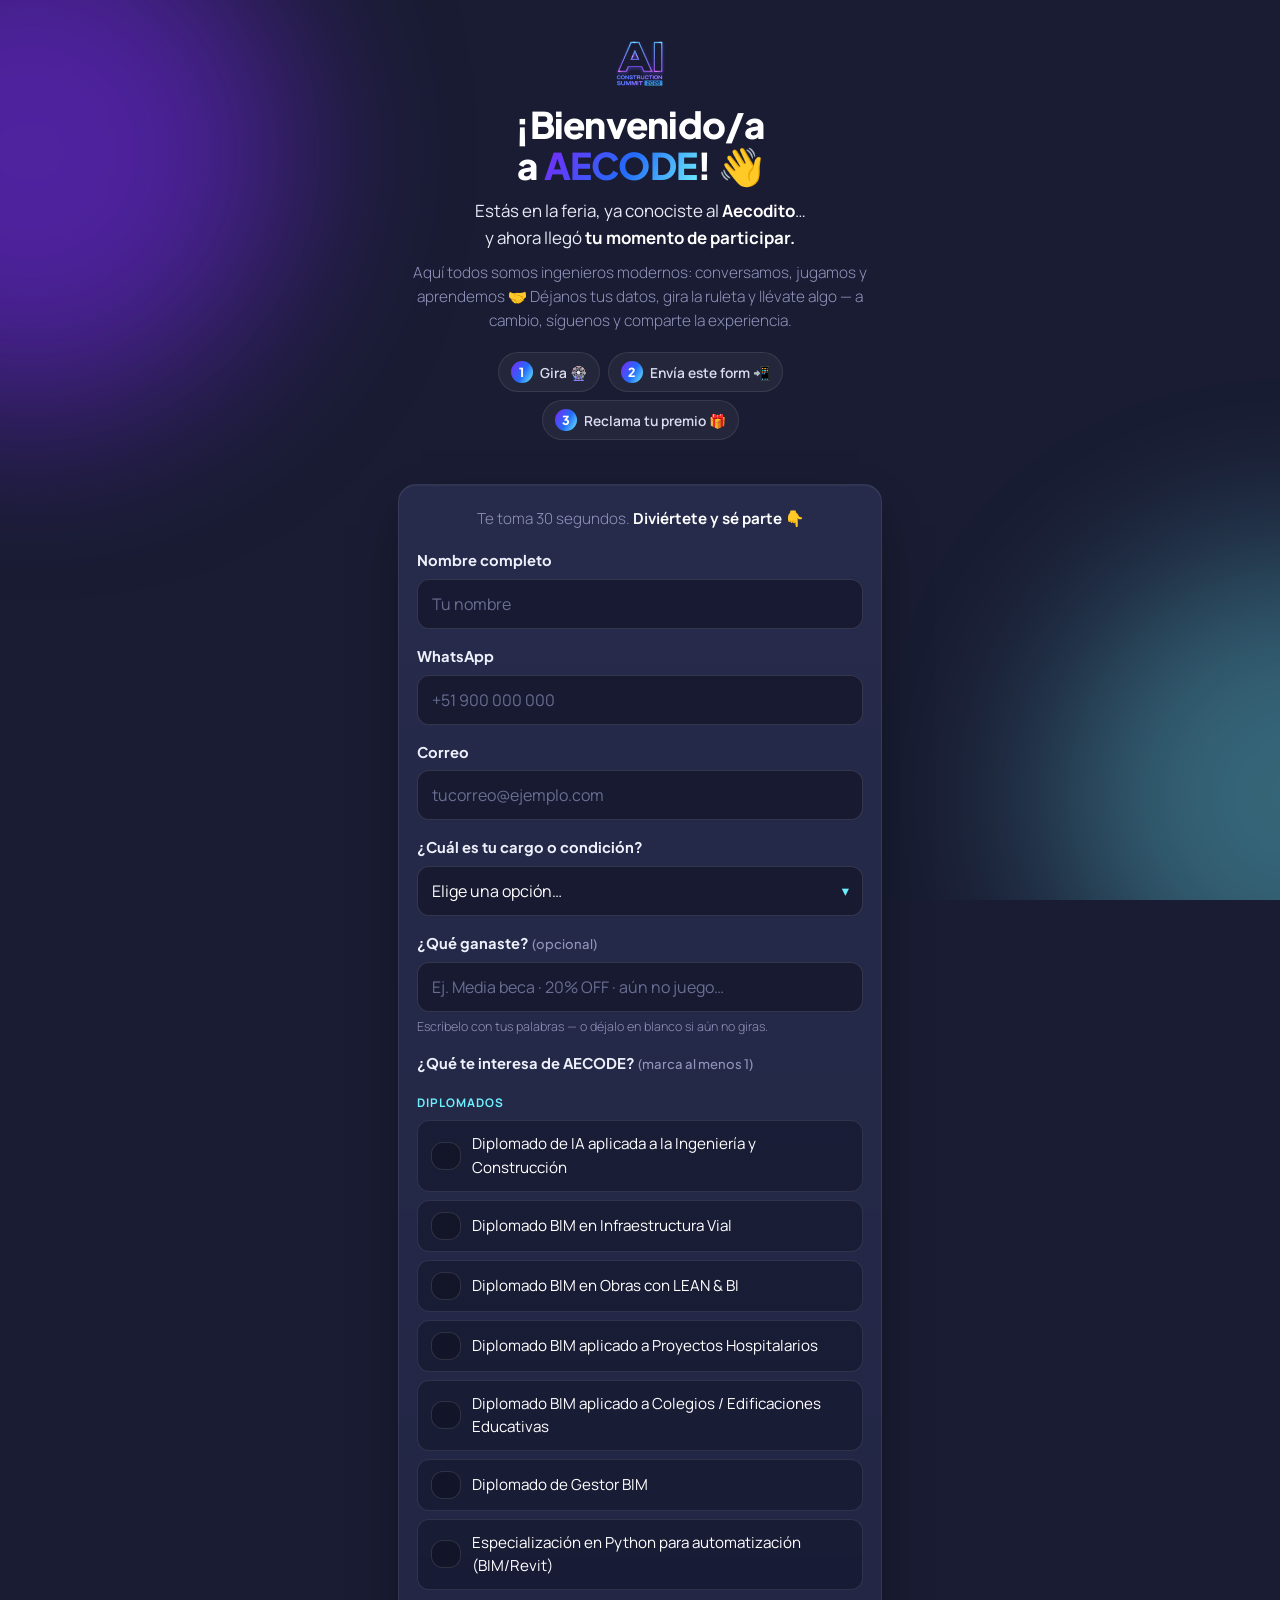
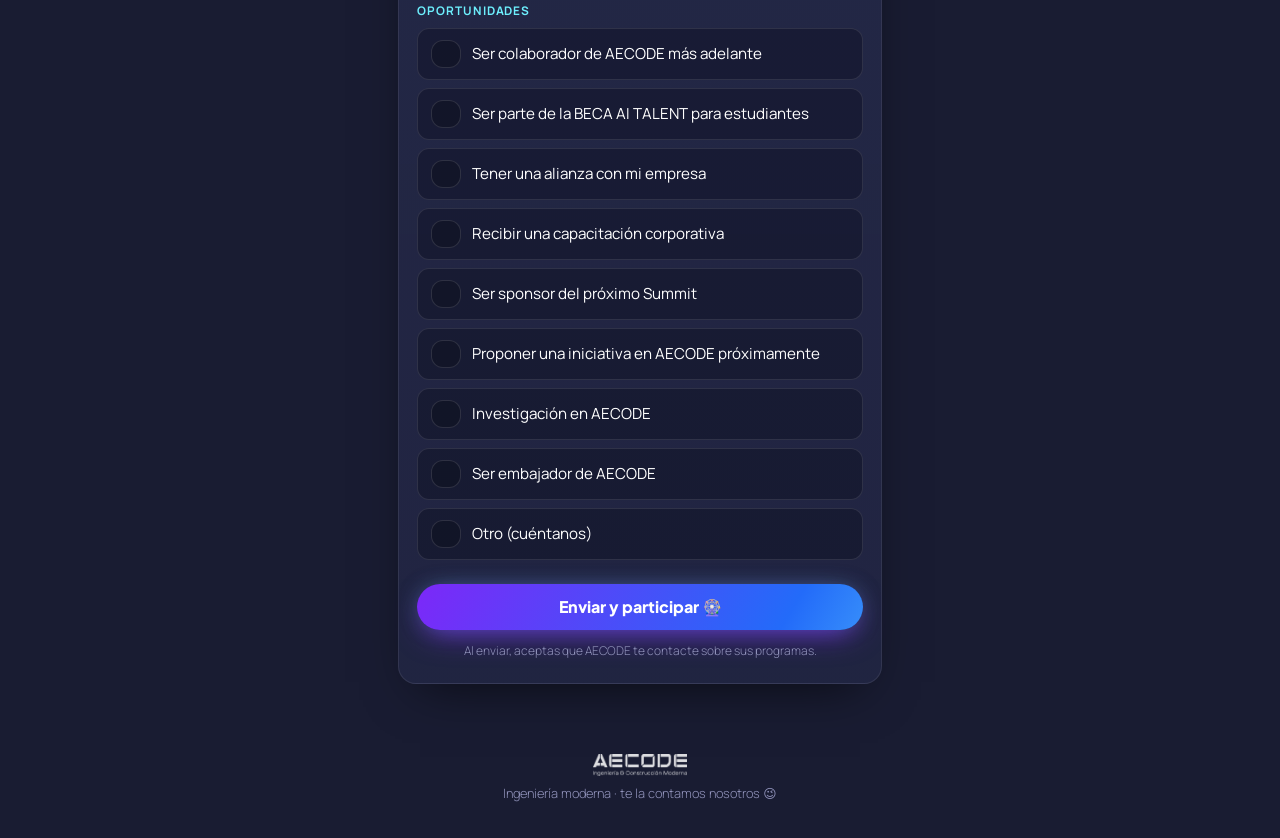
==== index.html @ a852ed9d "Stand AECODE — landing + form + correo + apps script (v1) Experiencia del stand para AI Construction" ====
<!doctype html>
<html lang="es">
<head>
  <meta charset="utf-8" />
  <meta name="viewport" content="width=device-width, initial-scale=1, viewport-fit=cover" />
  <title>AECODE · AI Construction Summit 2026</title>
  <meta name="description" content="Participa en el stand de AECODE — gira la ruleta, gana premios y sé parte de la ingeniería moderna." />
  <meta name="theme-color" content="#191C32" />
  <link rel="icon" href="data:image/svg+xml,%3Csvg xmlns='http://www.w3.org/2000/svg' viewBox='0 0 32 32'%3E%3Cdefs%3E%3ClinearGradient id='g' x1='0' y1='0' x2='1' y2='1'%3E%3Cstop offset='0' stop-color='%237C28F8'/%3E%3Cstop offset='0.55' stop-color='%23236BF9'/%3E%3Cstop offset='1' stop-color='%236DEFFD'/%3E%3C/linearGradient%3E%3C/defs%3E%3Crect width='32' height='32' rx='8' fill='%23191C32'/%3E%3Ccircle cx='16' cy='16' r='8' fill='url(%23g)'/%3E%3C/svg%3E" />

  <!-- Tipografía real de la marca: Manrope + Plus Jakarta Sans -->
  <link rel="preconnect" href="https://fonts.googleapis.com" />
  <link rel="preconnect" href="https://fonts.gstatic.com" crossorigin />
  <link href="https://fonts.googleapis.com/css2?family=Manrope:wght@200;300;400;500;600;700;800&family=Plus+Jakarta+Sans:wght@400;600;700;800&display=swap" rel="stylesheet" />

  <link rel="stylesheet" href="styles.css" />
</head>
<body>
  <!-- Luces de fondo (glow morado-cyan) -->
  <div class="bg-glow" aria-hidden="true">
    <span class="glow glow--purple"></span>
    <span class="glow glow--cyan"></span>
  </div>

  <main class="wrap">

    <!-- ================= VISTA 1 · REGISTRO ================= -->
    <section id="view-form" class="view">

      <header class="hero">
        <div class="hero__logos">
          <img class="logo-summit" src="assets/logo-summit.avif" alt="AI Construction Summit 2026" />
        </div>

        <div class="hero__aecodito">
          <img src="assets/aecodito.png" alt="Aecodito, la mascota de AECODE"
               onerror="this.style.display='none'" />
        </div>

        <h1 class="hero__title">¡Bienvenido/a a <span class="grad">AECODE</span>! 👋</h1>
        <p class="hero__lead">
          Estás en la feria, ya conociste al <b>Aecodito</b>… y ahora llegó
          <b>tu momento de participar.</b>
        </p>
        <p class="hero__sub">
          Aquí todos somos ingenieros modernos: conversamos, jugamos y aprendemos 🤝
          Déjanos tus datos, gira la ruleta y llévate algo — a cambio, síguenos y comparte la experiencia.
        </p>

        <!-- Los 3 pasos de la ruleta -->
        <ol class="steps" aria-label="Cómo participar en la ruleta">
          <li><span class="steps__n">1</span> Gira 🎡</li>
          <li><span class="steps__n">2</span> Envía este form 📲</li>
          <li><span class="steps__n">3</span> Reclama tu premio 🎁</li>
        </ol>
      </header>

      <form id="lead-form" class="card form" novalidate>
        <p class="form__hint">Te toma 30 segundos. <b>Diviértete y sé parte 👇</b></p>

        <label class="field">
          <span class="field__label">Nombre completo</span>
          <input type="text" name="nombre" autocomplete="name" required placeholder="Tu nombre" />
        </label>

        <label class="field">
          <span class="field__label">WhatsApp</span>
          <input type="tel" name="whatsapp" inputmode="tel" autocomplete="tel"
                 required placeholder="+51 900 000 000" />
        </label>

        <label class="field">
          <span class="field__label">Correo</span>
          <input type="email" name="correo" inputmode="email" autocomplete="email"
                 required placeholder="tucorreo@ejemplo.com" />
        </label>

        <label class="field">
          <span class="field__label">¿Cuál es tu cargo o condición?</span>
          <div class="select-wrap">
            <select name="cargo" required id="sel-cargo">
              <option value="" disabled selected>Elige una opción…</option>
            </select>
          </div>
        </label>

        <label class="field">
          <span class="field__label">¿Qué ganaste? <em class="opt">(opcional)</em></span>
          <input type="text" name="premio" placeholder="Ej. Media beca · 20% OFF · aún no juego…" />
          <span class="field__help">Escríbelo con tus palabras — o déjalo en blanco si aún no giras.</span>
        </label>

        <fieldset class="field field--group">
          <legend class="field__label">¿Qué te interesa de AECODE? <em class="opt">(marca al menos 1)</em></legend>
          <div id="intereses"></div>
        </fieldset>

        <p id="form-error" class="form__error" role="alert" hidden></p>

        <button type="submit" class="btn btn--primary btn--block" id="btn-submit">
          <span class="btn__label">Enviar y participar 🎡</span>
        </button>

        <p class="form__legal">Al enviar, aceptas que AECODE te contacte sobre sus programas.</p>
      </form>
    </section>

    <!-- ================= VISTA 2 · ¡LISTO! ================= -->
    <section id="view-done" class="view" hidden>
      <div class="card done">
        <div class="done__check">✓</div>
        <h2 class="done__title">¡Listo, <span id="done-name">crack</span>! 🎉</h2>
        <p class="done__lead">Ya estás dentro. Ahora lo mejor:</p>

        <div class="claim" id="claim-box">
          <span class="claim__label">Tu código de premio</span>
          <span class="claim__code" id="claim-code">AEC-0000</span>
          <span class="claim__note">Enséñalo en el stand. Los premios digitales valen 24 h.</span>
        </div>

        <p class="done__cta-title">Para completar tu participación 👇</p>
        <div class="cta-stack">
          <a id="cta-ig" class="btn btn--ig btn--block" href="#" target="_blank" rel="noopener">
            📸 Síguenos en Instagram <em>(obligatorio)</em>
          </a>
          <a id="cta-wa" class="btn btn--wa btn--block" href="#" target="_blank" rel="noopener">
            💬 Únete a nuestro canal de WhatsApp
          </a>
          <a id="cta-beacons" class="btn btn--ghost btn--block" href="#" target="_blank" rel="noopener">
            🔗 Mira todo lo de AECODE
          </a>
        </div>

        <p class="done__redirect" id="redirect-note" hidden>
          Te llevamos a nuestro perfil en <b><span id="redirect-count">6</span></b>…
        </p>
      </div>
    </section>

  </main>

  <footer class="foot">
    <img class="foot__logo" src="assets/aecode-logo-blanco.png" alt="AECODE" />
    <span>Ingeniería moderna · te la contamos nosotros 😉</span>
  </footer>

  <script src="config.js"></script>
  <script src="app.js"></script>
</body>
</html>
---- styles.css ----
/* =========================================================================
   AECODE Stand · AI Construction Summit 2026
   Paleta real: morado #7C28F8 · azul #236BF9 · cyan #6DEFFD
   navy #191C32 / #222644 · verde WA #25D366
   ========================================================================= */

:root{
  --purple:#7C28F8;
  --blue:#236BF9;
  --cyan:#6DEFFD;
  --navy:#191C32;
  --navy-2:#222644;
  --navy-3:#2b3054;
  --white:#ffffff;
  --muted:#9193BB;
  --wa:#25D366;

  --grad: linear-gradient(120deg, var(--purple), var(--blue) 55%, var(--cyan));
  --radius:18px;
  --radius-sm:12px;
  --maxw:520px;

  --font: "Manrope", system-ui, sans-serif;
  --font-alt: "Plus Jakarta Sans", var(--font);
}

*{box-sizing:border-box;margin:0;padding:0}
html{-webkit-text-size-adjust:100%}
body{
  font-family:var(--font);
  font-weight:300;
  color:var(--white);
  background:var(--navy);
  line-height:1.55;
  min-height:100dvh;
  overflow-x:hidden;
  -webkit-font-smoothing:antialiased;
  padding-bottom:env(safe-area-inset-bottom);
}
img{max-width:100%;display:block}
a{color:inherit;text-decoration:none}

/* ---------- Fondo con luces ---------- */
.bg-glow{position:fixed;inset:0;z-index:-1;overflow:hidden}
.glow{position:absolute;border-radius:50%;filter:blur(90px);opacity:.55}
.glow--purple{width:60vw;height:60vw;max-width:520px;max-height:520px;
  background:var(--purple);top:-12%;left:-18%}
.glow--cyan{width:55vw;height:55vw;max-width:480px;max-height:480px;
  background:var(--cyan);bottom:-15%;right:-20%;opacity:.35}

/* ---------- Layout ---------- */
.wrap{max-width:var(--maxw);margin:0 auto;padding:22px 18px 40px}
.view{animation:fade .4s ease both}
@keyframes fade{from{opacity:0;transform:translateY(8px)}to{opacity:1;transform:none}}

/* ---------- Hero ---------- */
.hero{text-align:center;padding:6px 4px 22px}
.hero__logos .logo-summit{height:46px;width:auto;margin:0 auto 18px;object-fit:contain}
.hero__aecodito img{
  width:132px;height:132px;margin:0 auto 14px;border-radius:26px;
  object-fit:cover;
  box-shadow:0 0 0 1px rgba(124,40,248,.5), 0 12px 40px -8px rgba(124,40,248,.7),
             0 0 60px -10px rgba(109,239,253,.5);
}
.hero__title{
  font-family:var(--font-alt);font-weight:800;font-size:clamp(1.7rem,7vw,2.3rem);
  line-height:1.12;text-wrap:balance;letter-spacing:-.02em
}
.grad{background:var(--grad);-webkit-background-clip:text;background-clip:text;color:transparent}
.hero__lead{margin-top:12px;font-size:1.06rem;font-weight:400;color:#e9eaf6;text-wrap:balance}
.hero__lead b{font-weight:700;color:var(--white)}
.hero__sub{margin-top:10px;font-size:.96rem;color:var(--muted);text-wrap:pretty}

/* ---------- Pasos ---------- */
.steps{
  list-style:none;display:flex;gap:8px;justify-content:center;flex-wrap:wrap;
  margin-top:20px;font-size:.86rem;font-weight:600
}
.steps li{
  display:flex;align-items:center;gap:7px;
  background:rgba(255,255,255,.05);border:1px solid rgba(255,255,255,.09);
  padding:8px 12px;border-radius:100px;color:#dcdcf0
}
.steps__n{
  display:grid;place-items:center;width:22px;height:22px;border-radius:50%;
  background:var(--grad);color:#fff;font-weight:800;font-size:.78rem;font-family:var(--font-alt)
}

/* ---------- Card ---------- */
.card{
  background:linear-gradient(180deg,rgba(43,48,84,.75),rgba(34,38,68,.85));
  border:1px solid rgba(255,255,255,.08);
  border-radius:var(--radius);
  padding:22px 18px;
  margin-top:22px;
  backdrop-filter:blur(10px);
  box-shadow:0 20px 50px -22px rgba(0,0,0,.7), inset 0 1px 0 rgba(255,255,255,.05);
}

/* ---------- Form ---------- */
.form__hint{text-align:center;color:var(--muted);font-size:.95rem;margin-bottom:18px}
.form__hint b{color:var(--white);font-weight:700}
.field{display:block;margin-bottom:16px}
.field--group{border:0}
.field__label{
  display:block;font-family:var(--font-alt);font-weight:700;font-size:.92rem;
  margin-bottom:7px;color:#eef0fb
}
.field__label .opt{font-style:normal;font-weight:500;color:var(--muted);font-size:.82rem}
.field__help{display:block;margin-top:5px;font-size:.78rem;color:var(--muted)}

input,select{
  width:100%;font-family:var(--font);font-size:1rem;font-weight:400;color:var(--white);
  background:rgba(15,17,34,.6);border:1.5px solid rgba(255,255,255,.12);
  border-radius:var(--radius-sm);padding:13px 14px;transition:border-color .15s, box-shadow .15s;
  -webkit-appearance:none;appearance:none
}
input::placeholder{color:#6b6e93}
input:focus,select:focus{
  outline:none;border-color:var(--cyan);
  box-shadow:0 0 0 3px rgba(109,239,253,.18)
}
.select-wrap{position:relative}
.select-wrap::after{
  content:"▾";position:absolute;right:14px;top:50%;transform:translateY(-50%);
  color:var(--cyan);pointer-events:none;font-size:.9rem
}
select{color:var(--white)}
select option{color:#111;background:#fff}

/* ---------- Checkboxes de interés ---------- */
.int-group{margin-top:6px}
.int-group__title{
  font-size:.74rem;letter-spacing:.08em;text-transform:uppercase;color:var(--cyan);
  font-weight:700;margin:12px 0 8px
}
.check{
  display:flex;align-items:center;gap:11px;
  background:rgba(15,17,34,.45);border:1.5px solid rgba(255,255,255,.1);
  border-radius:var(--radius-sm);padding:11px 13px;margin-bottom:8px;
  cursor:pointer;transition:border-color .15s,background .15s;font-size:.95rem;font-weight:400
}
.check:hover{border-color:rgba(109,239,253,.4)}
.check input{width:auto;flex:0 0 auto;margin:0;
  width:20px;height:20px;accent-color:var(--purple);cursor:pointer}
.check:has(input:checked){
  border-color:var(--purple);
  background:linear-gradient(90deg,rgba(124,40,248,.22),rgba(35,107,249,.12));
  box-shadow:0 0 18px -6px rgba(124,40,248,.6)
}
.check__otro{display:flex;flex-direction:column;align-items:stretch;gap:9px}
.check__otro input[type=text]{margin-left:31px;width:calc(100% - 31px)}

/* ---------- Botones ---------- */
.btn{
  display:inline-flex;align-items:center;justify-content:center;gap:8px;
  font-family:var(--font-alt);font-weight:800;font-size:1rem;line-height:1;
  padding:15px 20px;border:0;border-radius:100px;cursor:pointer;
  transition:transform .12s, box-shadow .2s, filter .2s;text-align:center
}
.btn em{font-style:normal;font-weight:600;opacity:.85;font-size:.85em}
.btn--block{display:flex;width:100%}
.btn--primary{
  color:#fff;background:var(--grad);background-size:150% 150%;
  box-shadow:0 10px 30px -8px rgba(124,40,248,.75), 0 0 24px -8px rgba(109,239,253,.5)
}
.btn--primary:hover{filter:brightness(1.06)}
.btn--primary:active{transform:scale(.98)}
.btn--ig{color:#fff;background:linear-gradient(120deg,#833AB4,#E1306C 55%,#F77737)}
.btn--wa{color:#053;background:var(--wa);color:#08351d}
.btn--ghost{background:rgba(255,255,255,.06);border:1.5px solid rgba(255,255,255,.16);color:#fff}
.btn:disabled{opacity:.6;cursor:not-allowed}
.btn--loading .btn__label{opacity:.5}

.form__error{
  color:#ffb4c4;background:rgba(225,48,108,.14);border:1px solid rgba(225,48,108,.4);
  border-radius:var(--radius-sm);padding:10px 13px;font-size:.9rem;margin-bottom:14px;font-weight:500
}
.form__legal{margin-top:12px;text-align:center;font-size:.75rem;color:var(--muted)}

/* ---------- Vista ¡Listo! ---------- */
.done{text-align:center}
.done__check{
  width:64px;height:64px;margin:2px auto 14px;border-radius:50%;
  display:grid;place-items:center;font-size:2rem;font-weight:800;color:#fff;
  background:var(--grad);
  box-shadow:0 0 0 6px rgba(124,40,248,.18),0 12px 34px -8px rgba(124,40,248,.7);
  animation:pop .45s cubic-bezier(.2,1.4,.4,1) both
}
@keyframes pop{from{transform:scale(0)}to{transform:scale(1)}}
.done__title{font-family:var(--font-alt);font-weight:800;font-size:1.6rem}
.done__lead{color:var(--muted);margin-top:6px}
.claim{
  margin:18px 0;padding:16px;border-radius:var(--radius-sm);
  background:rgba(15,17,34,.55);border:1px dashed rgba(109,239,253,.5);
  display:flex;flex-direction:column;gap:4px
}
.claim__label{font-size:.72rem;letter-spacing:.1em;text-transform:uppercase;color:var(--cyan);font-weight:700}
.claim__code{font-family:var(--font-alt);font-weight:800;font-size:1.9rem;letter-spacing:.05em;
  background:var(--grad);-webkit-background-clip:text;background-clip:text;color:transparent}
.claim__note{font-size:.78rem;color:var(--muted)}
.done__cta-title{font-weight:700;font-family:var(--font-alt);margin:6px 0 12px}
.cta-stack{display:flex;flex-direction:column;gap:10px}
.done__redirect{margin-top:16px;font-size:.85rem;color:var(--muted)}

/* ---------- Footer ---------- */
.foot{
  max-width:var(--maxw);margin:10px auto 0;padding:20px 18px 34px;
  display:flex;flex-direction:column;align-items:center;gap:8px;
  text-align:center;color:var(--muted);font-size:.8rem
}
.foot__logo{height:22px;width:auto;opacity:.85}

/* ---------- Responsive up ---------- */
@media (min-width:560px){
  .wrap{padding-top:34px}
  .hero__aecodito img{width:150px;height:150px}
}

@media (prefers-reduced-motion:reduce){
  *{animation:none !important;transition:none !important}
}
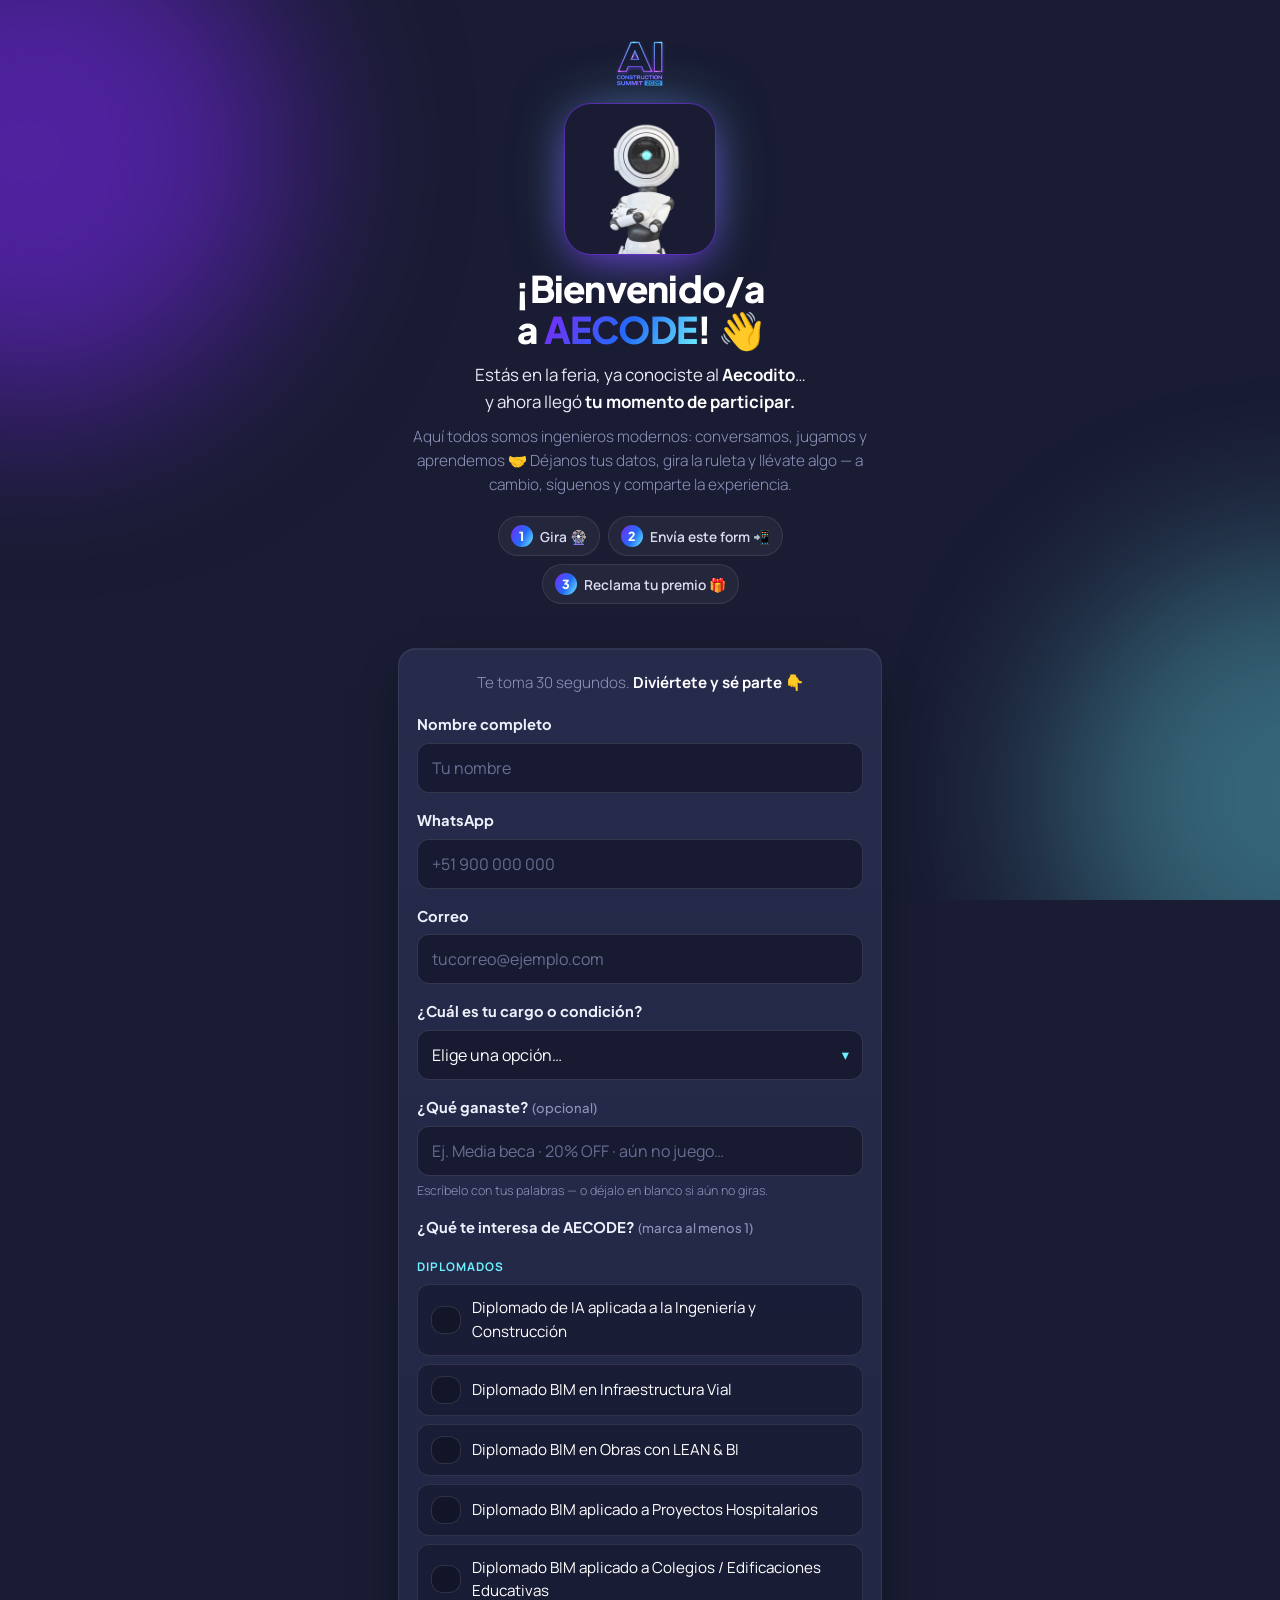
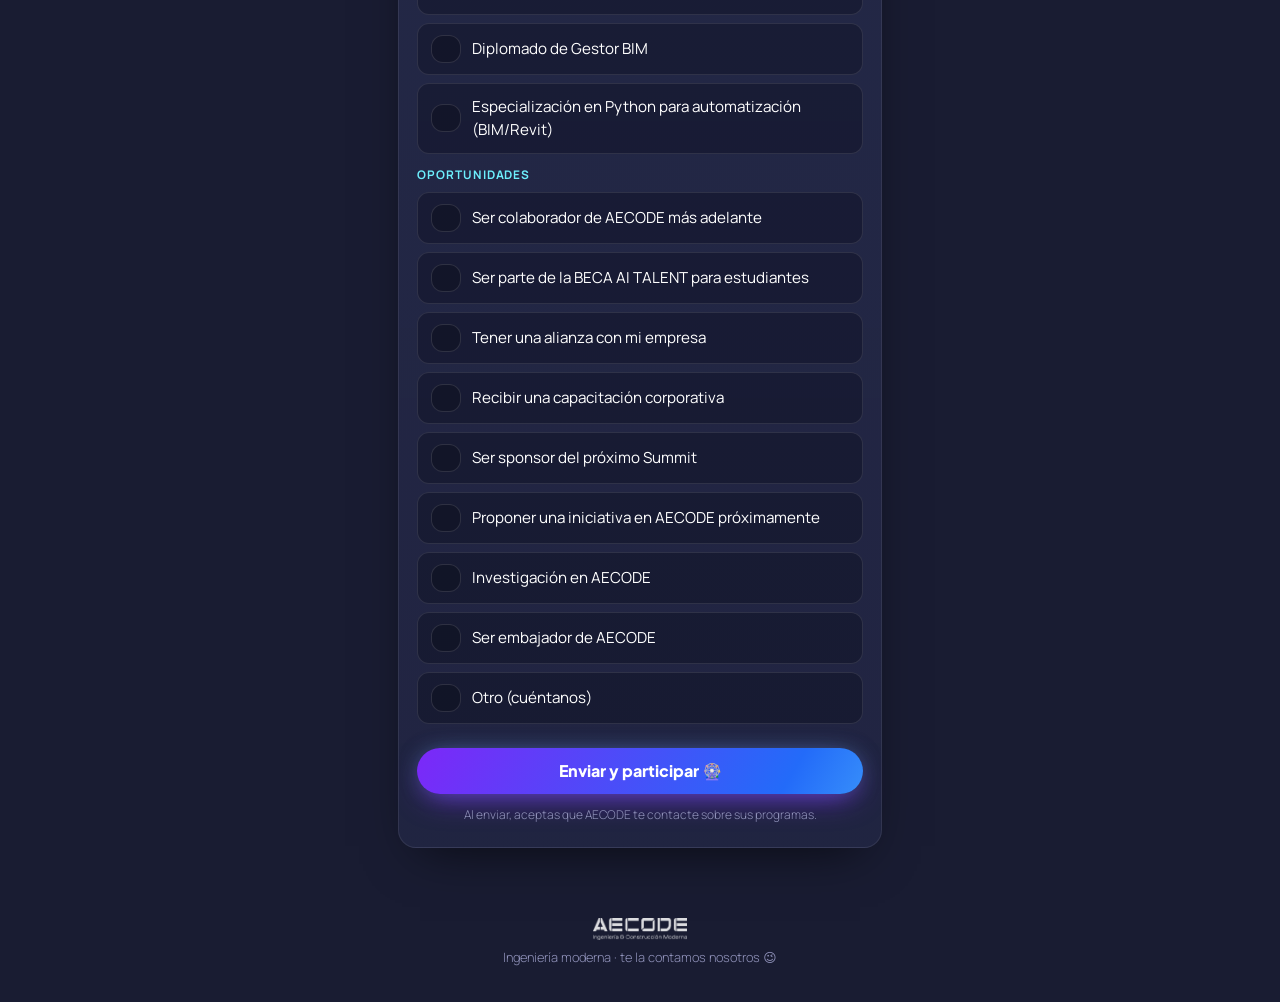
==== commit 79c0a538: "Conecta backend (Apps Script URL), aecodito y GHL v2 API Co-Authored-By: Claude Opus 4.8 (1M context" ====
--- a/index.html
+++ b/index.html
@@ -33,7 +33,7 @@
         </div>
 
         <div class="hero__aecodito">
-          <img src="assets/aecodito.png" alt="Aecodito, la mascota de AECODE"
+          <img src="assets/aecodito_home.png" alt="Aecodito, la mascota de AECODE"
                onerror="this.style.display='none'" />
         </div>
 
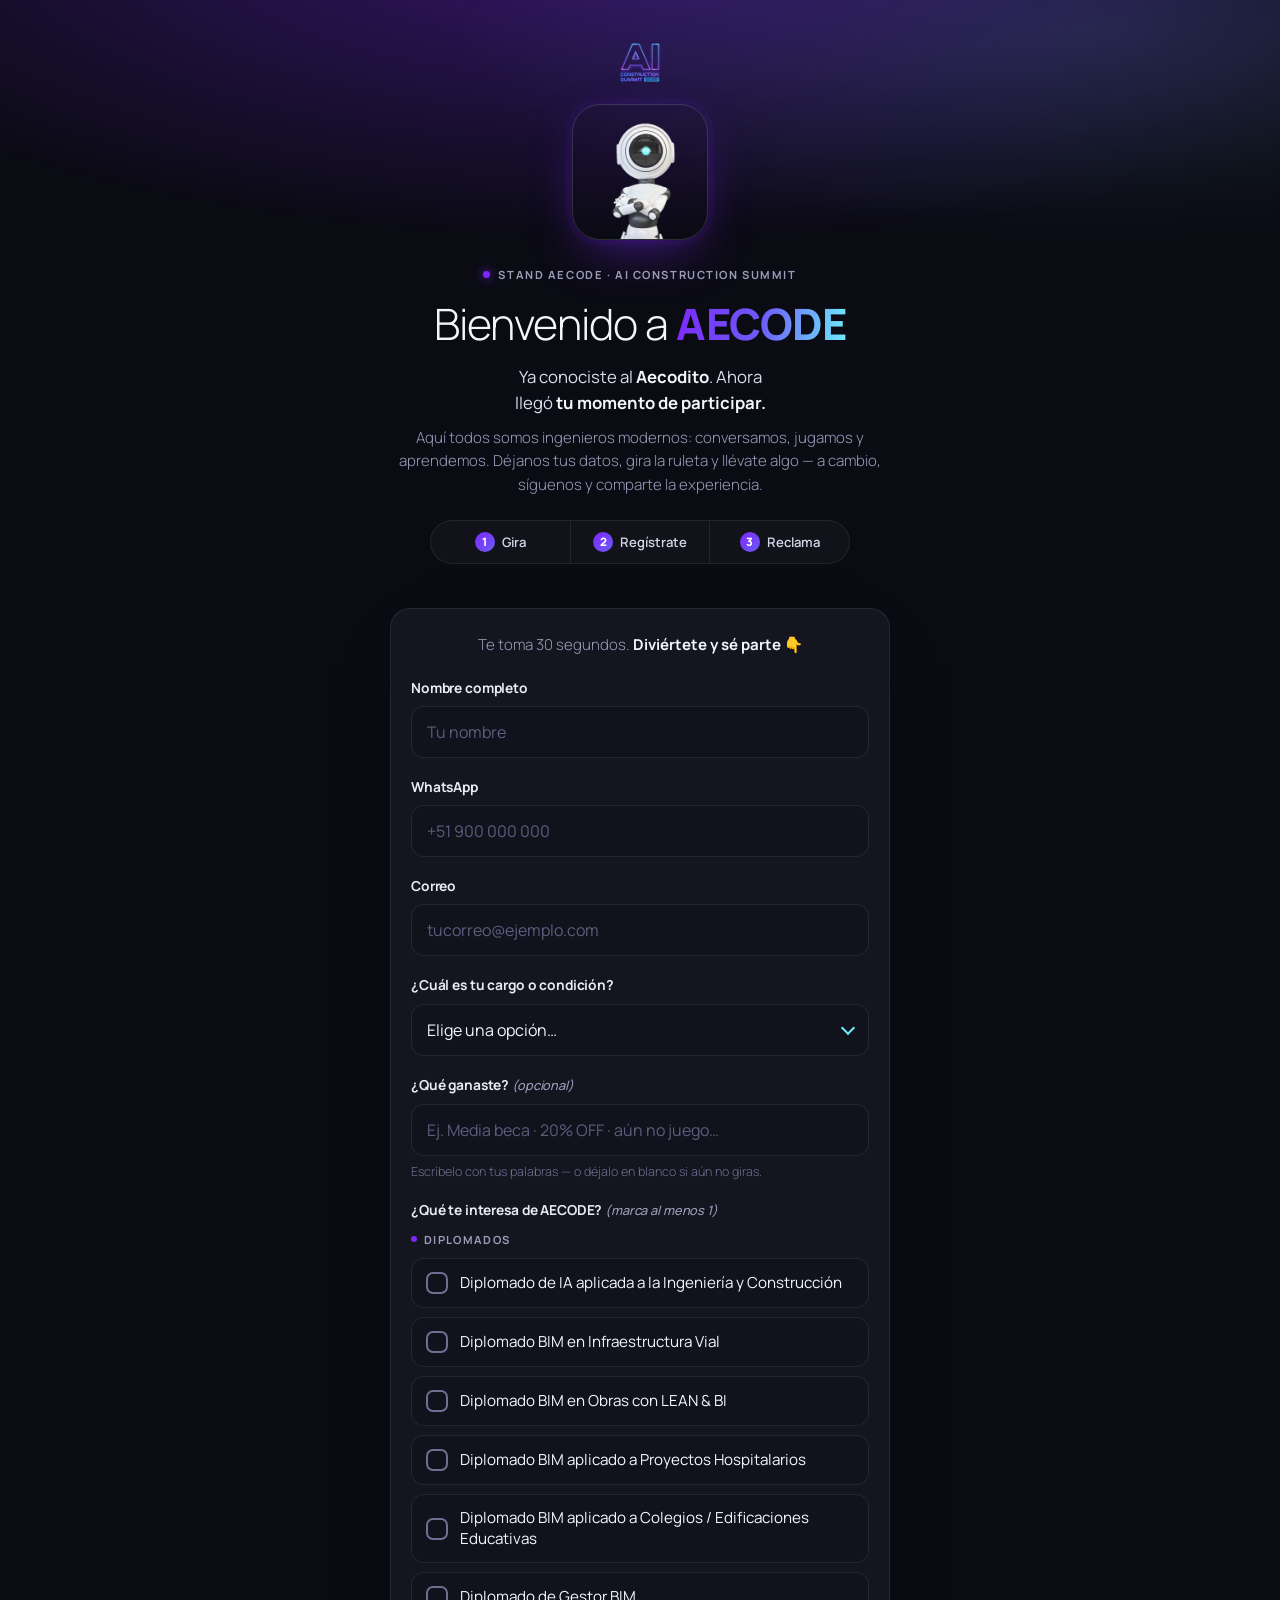
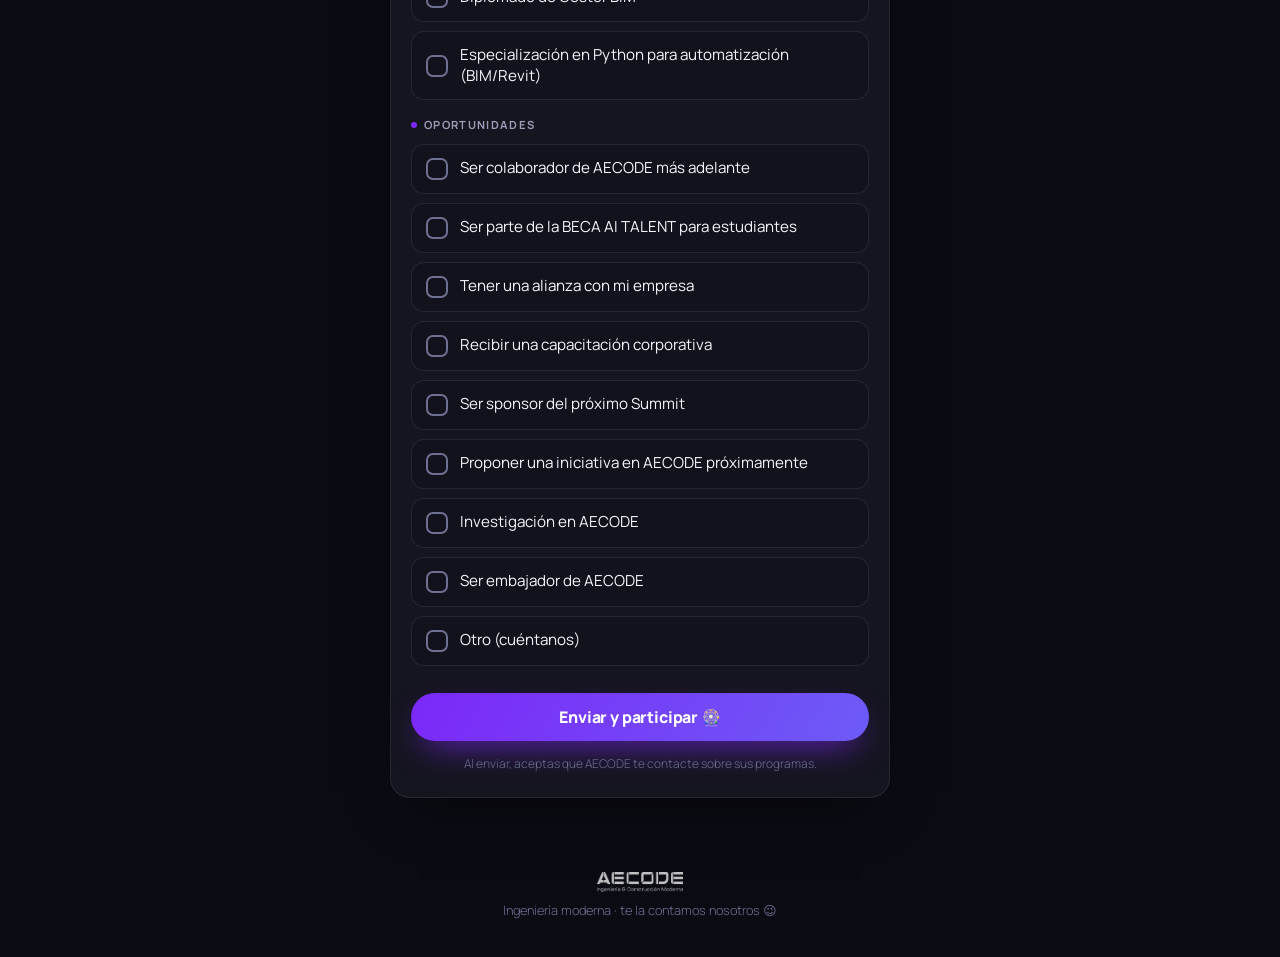
==== commit 438419dd: "Rediseno editorial + checks custom + intereses editables desde Sheet - Estilo premium tipo aecode.ai" ====
--- a/index.html
+++ b/index.html
@@ -37,21 +37,20 @@
                onerror="this.style.display='none'" />
         </div>
 
-        <h1 class="hero__title">¡Bienvenido/a a <span class="grad">AECODE</span>! 👋</h1>
+        <span class="eyebrow">Stand AECODE · AI Construction Summit</span>
+        <h1 class="hero__title">Bienvenido a <span class="grad">AECODE</span></h1>
         <p class="hero__lead">
-          Estás en la feria, ya conociste al <b>Aecodito</b>… y ahora llegó
-          <b>tu momento de participar.</b>
+          Ya conociste al <b>Aecodito</b>. Ahora llegó <b>tu momento de participar.</b>
         </p>
         <p class="hero__sub">
-          Aquí todos somos ingenieros modernos: conversamos, jugamos y aprendemos 🤝
+          Aquí todos somos ingenieros modernos: conversamos, jugamos y aprendemos.
           Déjanos tus datos, gira la ruleta y llévate algo — a cambio, síguenos y comparte la experiencia.
         </p>
 
-        <!-- Los 3 pasos de la ruleta -->
-        <ol class="steps" aria-label="Cómo participar en la ruleta">
-          <li><span class="steps__n">1</span> Gira 🎡</li>
-          <li><span class="steps__n">2</span> Envía este form 📲</li>
-          <li><span class="steps__n">3</span> Reclama tu premio 🎁</li>
+        <ol class="steps" aria-label="Cómo participar">
+          <li><span class="steps__n">1</span> Gira</li>
+          <li><span class="steps__n">2</span> Regístrate</li>
+          <li><span class="steps__n">3</span> Reclama</li>
         </ol>
       </header>
 
@@ -85,13 +84,13 @@
         </label>
 
         <label class="field">
-          <span class="field__label">¿Qué ganaste? <em class="opt">(opcional)</em></span>
+          <span class="field__label">¿Qué ganaste? <em class="opt-tag">(opcional)</em></span>
           <input type="text" name="premio" placeholder="Ej. Media beca · 20% OFF · aún no juego…" />
           <span class="field__help">Escríbelo con tus palabras — o déjalo en blanco si aún no giras.</span>
         </label>
 
         <fieldset class="field field--group">
-          <legend class="field__label">¿Qué te interesa de AECODE? <em class="opt">(marca al menos 1)</em></legend>
+          <legend class="field__label">¿Qué te interesa de AECODE? <em class="opt-tag">(marca al menos 1)</em></legend>
           <div id="intereses"></div>
         </fieldset>
 
--- a/styles.css
+++ b/styles.css
@@ -1,222 +1,238 @@
 /* =========================================================================
-   AECODE Stand · AI Construction Summit 2026
-   Paleta real: morado #7C28F8 · azul #236BF9 · cyan #6DEFFD
-   navy #191C32 / #222644 · verde WA #25D366
+   AECODE Stand · AI Construction Summit 2026  —  v2 (editorial / premium)
+   Inspirado en aecode.ai/training: negro profundo, wash morado, tipografía
+   ligera con acentos en negrita, eyebrows, checks morados.
+   Paleta: morado #7C28F8 · violeta #6D5BF7 · cyan #6DEFFD · verde WA #25D366
    ========================================================================= */
 
 :root{
   --purple:#7C28F8;
-  --blue:#236BF9;
+  --violet:#6D5BF7;
   --cyan:#6DEFFD;
-  --navy:#191C32;
-  --navy-2:#222644;
-  --navy-3:#2b3054;
-  --white:#ffffff;
-  --muted:#9193BB;
+  --ink:#0B0B14;         /* fondo casi negro */
+  --ink-2:#12121d;       /* superficies */
+  --card:#15151f;        /* tarjetas */
+  --line:rgba(255,255,255,.08);
+  --line-2:rgba(255,255,255,.14);
+  --white:#F5F6FB;
+  --muted:#9A9CB8;
+  --muted-2:#6E7091;
   --wa:#25D366;
 
-  --grad: linear-gradient(120deg, var(--purple), var(--blue) 55%, var(--cyan));
-  --radius:18px;
-  --radius-sm:12px;
-  --maxw:520px;
-
-  --font: "Manrope", system-ui, sans-serif;
-  --font-alt: "Plus Jakarta Sans", var(--font);
+  --radius:20px;
+  --radius-sm:13px;
+  --maxw:540px;
+  --font:"Manrope",system-ui,sans-serif;
 }
 
 *{box-sizing:border-box;margin:0;padding:0}
 html{-webkit-text-size-adjust:100%}
 body{
-  font-family:var(--font);
-  font-weight:300;
-  color:var(--white);
-  background:var(--navy);
-  line-height:1.55;
-  min-height:100dvh;
-  overflow-x:hidden;
+  font-family:var(--font);font-weight:300;color:var(--white);
+  background:var(--ink);line-height:1.55;min-height:100dvh;overflow-x:hidden;
   -webkit-font-smoothing:antialiased;
   padding-bottom:env(safe-area-inset-bottom);
 }
 img{max-width:100%;display:block}
 a{color:inherit;text-decoration:none}
 
-/* ---------- Fondo con luces ---------- */
-.bg-glow{position:fixed;inset:0;z-index:-1;overflow:hidden}
-.glow{position:absolute;border-radius:50%;filter:blur(90px);opacity:.55}
-.glow--purple{width:60vw;height:60vw;max-width:520px;max-height:520px;
-  background:var(--purple);top:-12%;left:-18%}
-.glow--cyan{width:55vw;height:55vw;max-width:480px;max-height:480px;
-  background:var(--cyan);bottom:-15%;right:-20%;opacity:.35}
+/* ---------- Wash morado superior (sutil, como la referencia) ---------- */
+body::before{
+  content:"";position:fixed;inset:0 0 auto 0;height:70vh;z-index:-1;pointer-events:none;
+  background:
+    radial-gradient(120% 80% at 50% -10%, rgba(124,40,248,.38), transparent 60%),
+    radial-gradient(90% 60% at 85% 5%, rgba(109,239,253,.12), transparent 55%);
+}
 
 /* ---------- Layout ---------- */
-.wrap{max-width:var(--maxw);margin:0 auto;padding:22px 18px 40px}
-.view{animation:fade .4s ease both}
-@keyframes fade{from{opacity:0;transform:translateY(8px)}to{opacity:1;transform:none}}
+.wrap{max-width:var(--maxw);margin:0 auto;padding:26px 20px 40px}
+.view{animation:fade .45s ease both}
+@keyframes fade{from{opacity:0;transform:translateY(10px)}to{opacity:1;transform:none}}
+
+/* ---------- Eyebrow ---------- */
+.eyebrow{
+  display:inline-flex;align-items:center;gap:8px;
+  font-size:.7rem;font-weight:700;letter-spacing:.14em;text-transform:uppercase;
+  color:var(--muted);margin-bottom:18px
+}
+.eyebrow::before{content:"";width:7px;height:7px;border-radius:50%;
+  background:var(--purple);box-shadow:0 0 10px var(--purple)}
 
 /* ---------- Hero ---------- */
-.hero{text-align:center;padding:6px 4px 22px}
-.hero__logos .logo-summit{height:46px;width:auto;margin:0 auto 18px;object-fit:contain}
+.hero{text-align:center;padding:2px 4px 20px}
+.hero__logos .logo-summit{height:40px;width:auto;margin:0 auto 22px;object-fit:contain;opacity:.95}
 .hero__aecodito img{
-  width:132px;height:132px;margin:0 auto 14px;border-radius:26px;
-  object-fit:cover;
-  box-shadow:0 0 0 1px rgba(124,40,248,.5), 0 12px 40px -8px rgba(124,40,248,.7),
-             0 0 60px -10px rgba(109,239,253,.5);
+  width:120px;height:120px;margin:0 auto 20px;border-radius:28px;object-fit:cover;
+  border:1px solid var(--line-2);
+  box-shadow:0 18px 50px -14px rgba(124,40,248,.55), 0 0 0 6px rgba(124,40,248,.06);
 }
 .hero__title{
-  font-family:var(--font-alt);font-weight:800;font-size:clamp(1.7rem,7vw,2.3rem);
-  line-height:1.12;text-wrap:balance;letter-spacing:-.02em
-}
-.grad{background:var(--grad);-webkit-background-clip:text;background-clip:text;color:transparent}
-.hero__lead{margin-top:12px;font-size:1.06rem;font-weight:400;color:#e9eaf6;text-wrap:balance}
+  font-weight:300;font-size:clamp(2rem,8.5vw,2.7rem);line-height:1.08;
+  letter-spacing:-.02em;text-wrap:balance
+}
+.hero__title b{font-weight:800}
+.hero__title .grad{
+  font-weight:800;
+  background:linear-gradient(100deg,var(--purple),var(--violet) 50%,var(--cyan));
+  -webkit-background-clip:text;background-clip:text;color:transparent
+}
+.hero__lead{margin-top:16px;font-size:1.05rem;font-weight:400;color:#DBDCEC;text-wrap:balance}
 .hero__lead b{font-weight:700;color:var(--white)}
-.hero__sub{margin-top:10px;font-size:.96rem;color:var(--muted);text-wrap:pretty}
-
-/* ---------- Pasos ---------- */
+.hero__sub{margin-top:10px;font-size:.94rem;color:var(--muted);text-wrap:pretty}
+
+/* ---------- Pasos (fila con números) ---------- */
 .steps{
-  list-style:none;display:flex;gap:8px;justify-content:center;flex-wrap:wrap;
-  margin-top:20px;font-size:.86rem;font-weight:600
+  list-style:none;display:flex;align-items:stretch;justify-content:center;gap:0;
+  margin:24px auto 0;max-width:420px;
+  border:1px solid var(--line);border-radius:100px;overflow:hidden;
+  background:rgba(255,255,255,.03)
 }
 .steps li{
-  display:flex;align-items:center;gap:7px;
-  background:rgba(255,255,255,.05);border:1px solid rgba(255,255,255,.09);
-  padding:8px 12px;border-radius:100px;color:#dcdcf0
-}
+  flex:1;display:flex;align-items:center;justify-content:center;gap:7px;
+  padding:11px 6px;font-size:.82rem;font-weight:600;color:#D4D5E6;
+  border-right:1px solid var(--line)
+}
+.steps li:last-child{border-right:0}
 .steps__n{
-  display:grid;place-items:center;width:22px;height:22px;border-radius:50%;
-  background:var(--grad);color:#fff;font-weight:800;font-size:.78rem;font-family:var(--font-alt)
+  display:grid;place-items:center;width:20px;height:20px;border-radius:50%;
+  background:linear-gradient(135deg,var(--purple),var(--violet));
+  color:#fff;font-weight:800;font-size:.72rem
 }
 
 /* ---------- Card ---------- */
 .card{
-  background:linear-gradient(180deg,rgba(43,48,84,.75),rgba(34,38,68,.85));
-  border:1px solid rgba(255,255,255,.08);
-  border-radius:var(--radius);
-  padding:22px 18px;
-  margin-top:22px;
-  backdrop-filter:blur(10px);
-  box-shadow:0 20px 50px -22px rgba(0,0,0,.7), inset 0 1px 0 rgba(255,255,255,.05);
+  background:var(--card);border:1px solid var(--line);border-radius:var(--radius);
+  padding:24px 20px;margin-top:24px;
+  box-shadow:0 24px 60px -30px rgba(0,0,0,.8);
 }
 
 /* ---------- Form ---------- */
-.form__hint{text-align:center;color:var(--muted);font-size:.95rem;margin-bottom:18px}
+.form__hint{text-align:center;color:var(--muted);font-size:.94rem;margin-bottom:20px}
 .form__hint b{color:var(--white);font-weight:700}
-.field{display:block;margin-bottom:16px}
+.field{display:block;margin-bottom:18px}
 .field--group{border:0}
 .field__label{
-  display:block;font-family:var(--font-alt);font-weight:700;font-size:.92rem;
-  margin-bottom:7px;color:#eef0fb
-}
-.field__label .opt{font-style:normal;font-weight:500;color:var(--muted);font-size:.82rem}
-.field__help{display:block;margin-top:5px;font-size:.78rem;color:var(--muted)}
-
-input,select{
+  display:block;font-weight:700;font-size:.86rem;margin-bottom:8px;color:#E9EAF6;
+  letter-spacing:-.01em
+}
+.field__label .opt-tag{font-weight:500;color:var(--muted);font-size:.8rem}
+.field__help{display:block;margin-top:6px;font-size:.78rem;color:var(--muted-2)}
+
+input[type=text],input[type=tel],input[type=email],select{
   width:100%;font-family:var(--font);font-size:1rem;font-weight:400;color:var(--white);
-  background:rgba(15,17,34,.6);border:1.5px solid rgba(255,255,255,.12);
-  border-radius:var(--radius-sm);padding:13px 14px;transition:border-color .15s, box-shadow .15s;
+  background:var(--ink-2);border:1.5px solid var(--line);border-radius:var(--radius-sm);
+  padding:14px 15px;transition:border-color .15s,box-shadow .15s;
   -webkit-appearance:none;appearance:none
 }
-input::placeholder{color:#6b6e93}
+input::placeholder{color:#5c5e7e}
 input:focus,select:focus{
-  outline:none;border-color:var(--cyan);
-  box-shadow:0 0 0 3px rgba(109,239,253,.18)
+  outline:none;border-color:var(--violet);box-shadow:0 0 0 3px rgba(109,91,247,.25)
 }
 .select-wrap{position:relative}
-.select-wrap::after{
-  content:"▾";position:absolute;right:14px;top:50%;transform:translateY(-50%);
-  color:var(--cyan);pointer-events:none;font-size:.9rem
-}
-select{color:var(--white)}
+.select-wrap::after{content:"";position:absolute;right:16px;top:50%;
+  width:8px;height:8px;border-right:2px solid var(--cyan);border-bottom:2px solid var(--cyan);
+  transform:translateY(-70%) rotate(45deg);pointer-events:none}
 select option{color:#111;background:#fff}
 
-/* ---------- Checkboxes de interés ---------- */
-.int-group{margin-top:6px}
+/* ---------- Grupos de intereses ---------- */
 .int-group__title{
-  font-size:.74rem;letter-spacing:.08em;text-transform:uppercase;color:var(--cyan);
-  font-weight:700;margin:12px 0 8px
-}
-.check{
-  display:flex;align-items:center;gap:11px;
-  background:rgba(15,17,34,.45);border:1.5px solid rgba(255,255,255,.1);
-  border-radius:var(--radius-sm);padding:11px 13px;margin-bottom:8px;
-  cursor:pointer;transition:border-color .15s,background .15s;font-size:.95rem;font-weight:400
-}
-.check:hover{border-color:rgba(109,239,253,.4)}
-.check input{width:auto;flex:0 0 auto;margin:0;
-  width:20px;height:20px;accent-color:var(--purple);cursor:pointer}
-.check:has(input:checked){
-  border-color:var(--purple);
-  background:linear-gradient(90deg,rgba(124,40,248,.22),rgba(35,107,249,.12));
-  box-shadow:0 0 18px -6px rgba(124,40,248,.6)
-}
-.check__otro{display:flex;flex-direction:column;align-items:stretch;gap:9px}
-.check__otro input[type=text]{margin-left:31px;width:calc(100% - 31px)}
+  font-size:.7rem;letter-spacing:.12em;text-transform:uppercase;font-weight:700;
+  color:var(--muted);margin:16px 0 10px;display:flex;align-items:center;gap:7px
+}
+.int-group__title::before{content:"";width:6px;height:6px;border-radius:50%;background:var(--purple)}
+.int-group:first-child .int-group__title{margin-top:2px}
+
+/* ---------- Checkbox custom (¡el fix del check!) ---------- */
+.opt{
+  display:flex;align-items:center;gap:12px;position:relative;
+  background:var(--ink-2);border:1.5px solid var(--line);border-radius:var(--radius-sm);
+  padding:13px 14px;margin-bottom:9px;cursor:pointer;
+  transition:border-color .15s,background .15s;font-size:.95rem;font-weight:400;line-height:1.35
+}
+.opt:hover{border-color:var(--line-2)}
+.opt input{position:absolute;opacity:0;width:0;height:0}
+.opt__box{
+  flex:0 0 auto;width:22px;height:22px;border-radius:7px;
+  border:2px solid var(--muted-2);background:transparent;position:relative;
+  transition:background .15s,border-color .15s
+}
+.opt__box::after{
+  content:"";position:absolute;left:6px;top:2px;width:6px;height:11px;
+  border:solid #fff;border-width:0 2.5px 2.5px 0;transform:rotate(45deg) scale(0);
+  transition:transform .15s ease
+}
+.opt input:checked ~ .opt__box{background:linear-gradient(135deg,var(--purple),var(--violet));border-color:transparent}
+.opt input:checked ~ .opt__box::after{transform:rotate(45deg) scale(1)}
+.opt:has(input:checked){
+  border-color:var(--violet);
+  background:linear-gradient(90deg,rgba(124,40,248,.16),rgba(109,91,247,.05))
+}
+.opt input:focus-visible ~ .opt__box{box-shadow:0 0 0 3px rgba(109,91,247,.35)}
+.opt__label{flex:1}
+.opt--otro{flex-direction:column;align-items:stretch;gap:10px}
+.opt--otro .opt__row{display:flex;align-items:center;gap:12px}
+.opt--otro input[type=text]{margin-left:34px;width:calc(100% - 34px)}
 
 /* ---------- Botones ---------- */
 .btn{
   display:inline-flex;align-items:center;justify-content:center;gap:8px;
-  font-family:var(--font-alt);font-weight:800;font-size:1rem;line-height:1;
-  padding:15px 20px;border:0;border-radius:100px;cursor:pointer;
-  transition:transform .12s, box-shadow .2s, filter .2s;text-align:center
-}
-.btn em{font-style:normal;font-weight:600;opacity:.85;font-size:.85em}
+  font-family:var(--font);font-weight:800;font-size:1rem;line-height:1;
+  padding:16px 22px;border:0;border-radius:100px;cursor:pointer;
+  transition:transform .12s,box-shadow .2s,filter .2s;text-align:center;letter-spacing:-.01em
+}
+.btn em{font-style:normal;font-weight:600;opacity:.82;font-size:.84em}
 .btn--block{display:flex;width:100%}
 .btn--primary{
-  color:#fff;background:var(--grad);background-size:150% 150%;
-  box-shadow:0 10px 30px -8px rgba(124,40,248,.75), 0 0 24px -8px rgba(109,239,253,.5)
-}
-.btn--primary:hover{filter:brightness(1.06)}
-.btn--primary:active{transform:scale(.98)}
+  color:#fff;background:linear-gradient(120deg,var(--purple),var(--violet));
+  box-shadow:0 14px 34px -12px rgba(124,40,248,.85)
+}
+.btn--primary:hover{filter:brightness(1.07)}
+.btn--primary:active{transform:scale(.985)}
 .btn--ig{color:#fff;background:linear-gradient(120deg,#833AB4,#E1306C 55%,#F77737)}
-.btn--wa{color:#053;background:var(--wa);color:#08351d}
-.btn--ghost{background:rgba(255,255,255,.06);border:1.5px solid rgba(255,255,255,.16);color:#fff}
+.btn--wa{background:var(--wa);color:#08351d}
+.btn--ghost{background:transparent;border:1.5px solid var(--line-2);color:#fff}
 .btn:disabled{opacity:.6;cursor:not-allowed}
 .btn--loading .btn__label{opacity:.5}
 
 .form__error{
-  color:#ffb4c4;background:rgba(225,48,108,.14);border:1px solid rgba(225,48,108,.4);
-  border-radius:var(--radius-sm);padding:10px 13px;font-size:.9rem;margin-bottom:14px;font-weight:500
-}
-.form__legal{margin-top:12px;text-align:center;font-size:.75rem;color:var(--muted)}
+  color:#ffc0cf;background:rgba(225,48,108,.13);border:1px solid rgba(225,48,108,.42);
+  border-radius:var(--radius-sm);padding:11px 14px;font-size:.9rem;margin-bottom:14px;font-weight:500
+}
+.form__legal{margin-top:14px;text-align:center;font-size:.75rem;color:var(--muted-2)}
 
 /* ---------- Vista ¡Listo! ---------- */
 .done{text-align:center}
 .done__check{
-  width:64px;height:64px;margin:2px auto 14px;border-radius:50%;
-  display:grid;place-items:center;font-size:2rem;font-weight:800;color:#fff;
-  background:var(--grad);
-  box-shadow:0 0 0 6px rgba(124,40,248,.18),0 12px 34px -8px rgba(124,40,248,.7);
-  animation:pop .45s cubic-bezier(.2,1.4,.4,1) both
+  width:66px;height:66px;margin:2px auto 16px;border-radius:50%;display:grid;place-items:center;
+  font-size:2rem;color:#fff;background:linear-gradient(135deg,var(--purple),var(--violet));
+  box-shadow:0 0 0 8px rgba(124,40,248,.12),0 16px 40px -12px rgba(124,40,248,.8);
+  animation:pop .5s cubic-bezier(.2,1.4,.4,1) both
 }
 @keyframes pop{from{transform:scale(0)}to{transform:scale(1)}}
-.done__title{font-family:var(--font-alt);font-weight:800;font-size:1.6rem}
+.done__title{font-weight:800;font-size:1.65rem;letter-spacing:-.02em}
 .done__lead{color:var(--muted);margin-top:6px}
 .claim{
-  margin:18px 0;padding:16px;border-radius:var(--radius-sm);
-  background:rgba(15,17,34,.55);border:1px dashed rgba(109,239,253,.5);
-  display:flex;flex-direction:column;gap:4px
-}
-.claim__label{font-size:.72rem;letter-spacing:.1em;text-transform:uppercase;color:var(--cyan);font-weight:700}
-.claim__code{font-family:var(--font-alt);font-weight:800;font-size:1.9rem;letter-spacing:.05em;
-  background:var(--grad);-webkit-background-clip:text;background-clip:text;color:transparent}
+  margin:20px 0;padding:18px;border-radius:var(--radius-sm);
+  background:var(--ink-2);border:1px dashed rgba(109,239,253,.45);
+  display:flex;flex-direction:column;gap:5px
+}
+.claim__label{font-size:.7rem;letter-spacing:.12em;text-transform:uppercase;color:var(--cyan);font-weight:700}
+.claim__code{font-weight:800;font-size:2rem;letter-spacing:.06em;
+  background:linear-gradient(100deg,var(--purple),var(--cyan));
+  -webkit-background-clip:text;background-clip:text;color:transparent}
 .claim__note{font-size:.78rem;color:var(--muted)}
-.done__cta-title{font-weight:700;font-family:var(--font-alt);margin:6px 0 12px}
-.cta-stack{display:flex;flex-direction:column;gap:10px}
-.done__redirect{margin-top:16px;font-size:.85rem;color:var(--muted)}
+.done__cta-title{font-weight:700;margin:8px 0 14px}
+.cta-stack{display:flex;flex-direction:column;gap:11px}
+.done__redirect{margin-top:18px;font-size:.85rem;color:var(--muted)}
 
 /* ---------- Footer ---------- */
-.foot{
-  max-width:var(--maxw);margin:10px auto 0;padding:20px 18px 34px;
-  display:flex;flex-direction:column;align-items:center;gap:8px;
-  text-align:center;color:var(--muted);font-size:.8rem
-}
-.foot__logo{height:22px;width:auto;opacity:.85}
-
-/* ---------- Responsive up ---------- */
+.foot{max-width:var(--maxw);margin:12px auto 0;padding:22px 20px 36px;
+  display:flex;flex-direction:column;align-items:center;gap:9px;text-align:center;
+  color:var(--muted-2);font-size:.8rem}
+.foot__logo{height:20px;width:auto;opacity:.75}
+
 @media (min-width:560px){
-  .wrap{padding-top:34px}
-  .hero__aecodito img{width:150px;height:150px}
-}
-
-@media (prefers-reduced-motion:reduce){
-  *{animation:none !important;transition:none !important}
-}
+  .wrap{padding-top:40px}
+  .hero__aecodito img{width:136px;height:136px}
+}
+@media (prefers-reduced-motion:reduce){*{animation:none!important;transition:none!important}}
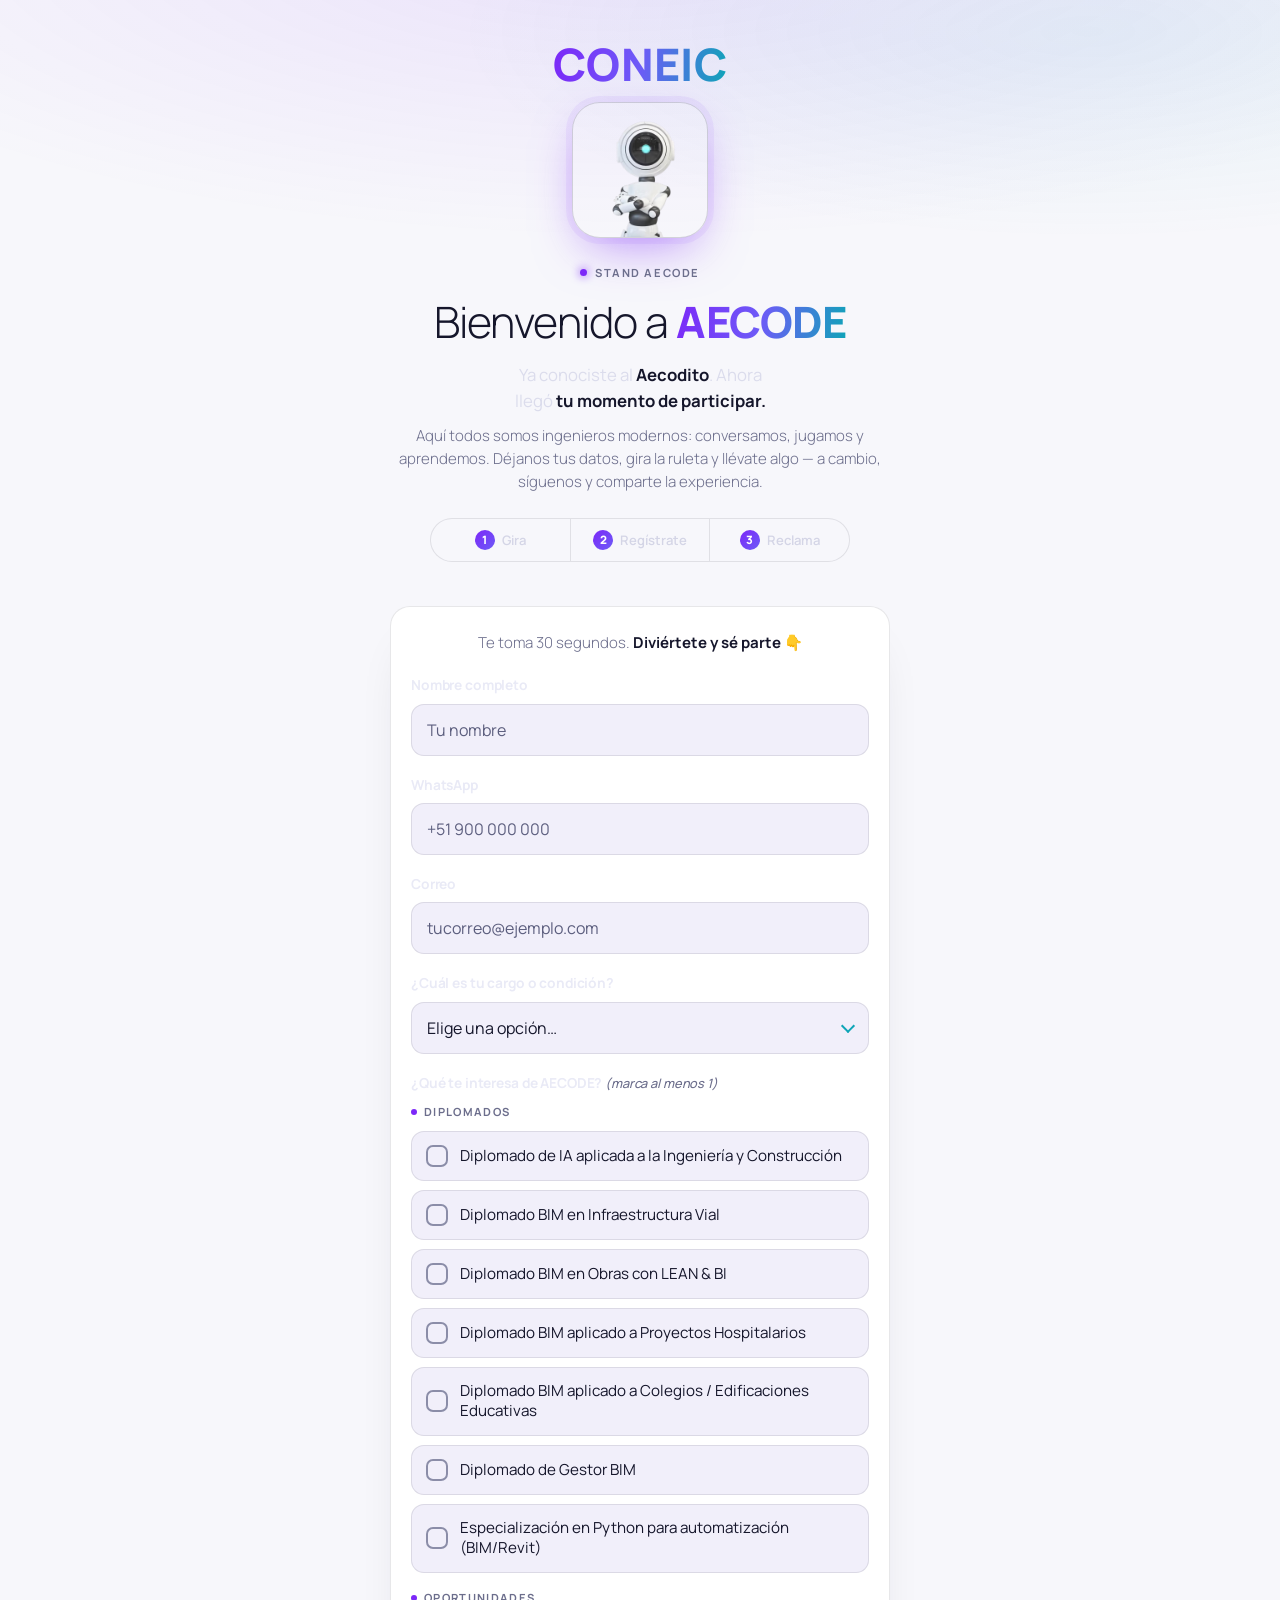
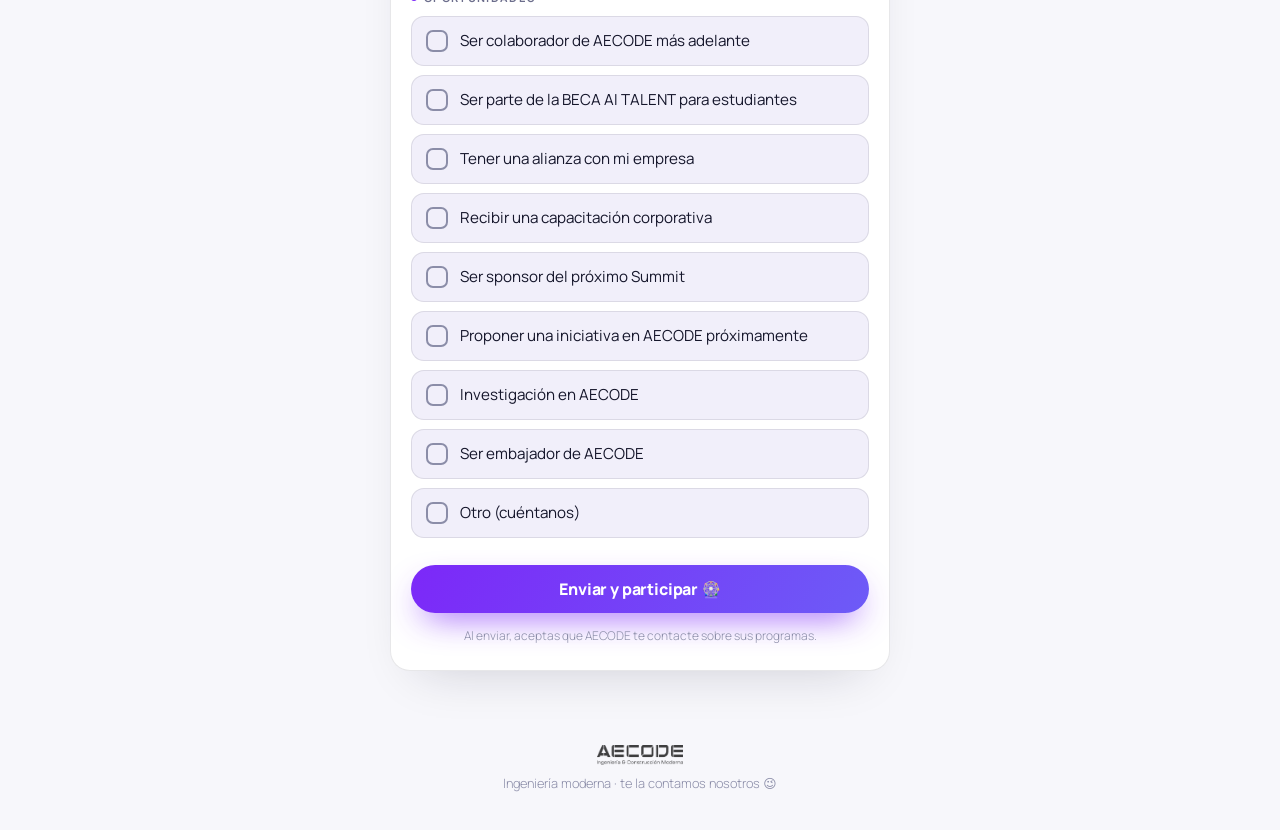
==== commit 66d3059f: "Rebrand del stand para el CONEIC: modo claro, redirect directo a WhatsApp, correo con ponencias/Luma" ====
--- a/index.html
+++ b/index.html
@@ -3,10 +3,10 @@
 <head>
   <meta charset="utf-8" />
   <meta name="viewport" content="width=device-width, initial-scale=1, viewport-fit=cover" />
-  <title>AECODE · AI Construction Summit 2026</title>
-  <meta name="description" content="Participa en el stand de AECODE — gira la ruleta, gana premios y sé parte de la ingeniería moderna." />
-  <meta name="theme-color" content="#191C32" />
-  <link rel="icon" href="data:image/svg+xml,%3Csvg xmlns='http://www.w3.org/2000/svg' viewBox='0 0 32 32'%3E%3Cdefs%3E%3ClinearGradient id='g' x1='0' y1='0' x2='1' y2='1'%3E%3Cstop offset='0' stop-color='%237C28F8'/%3E%3Cstop offset='0.55' stop-color='%23236BF9'/%3E%3Cstop offset='1' stop-color='%236DEFFD'/%3E%3C/linearGradient%3E%3C/defs%3E%3Crect width='32' height='32' rx='8' fill='%23191C32'/%3E%3Ccircle cx='16' cy='16' r='8' fill='url(%23g)'/%3E%3C/svg%3E" />
+  <title>AECODE · CONEIC</title>
+  <meta name="description" content="Participa en el stand de AECODE en el CONEIC — gira la ruleta, gana premios y sé parte de la ingeniería moderna." />
+  <meta name="theme-color" content="#F7F7FB" />
+  <link rel="icon" href="data:image/svg+xml,%3Csvg xmlns='http://www.w3.org/2000/svg' viewBox='0 0 32 32'%3E%3Cdefs%3E%3ClinearGradient id='g' x1='0' y1='0' x2='1' y2='1'%3E%3Cstop offset='0' stop-color='%237C28F8'/%3E%3Cstop offset='0.55' stop-color='%23236BF9'/%3E%3Cstop offset='1' stop-color='%236DEFFD'/%3E%3C/linearGradient%3E%3C/defs%3E%3Crect width='32' height='32' rx='8' fill='%23FFFFFF'/%3E%3Ccircle cx='16' cy='16' r='8' fill='url(%23g)'/%3E%3C/svg%3E" />
 
   <!-- Tipografía real de la marca: Manrope + Plus Jakarta Sans -->
   <link rel="preconnect" href="https://fonts.googleapis.com" />
@@ -28,8 +28,8 @@
     <section id="view-form" class="view">
 
       <header class="hero">
-        <div class="hero__logos">
-          <img class="logo-summit" src="assets/logo-summit.avif" alt="AI Construction Summit 2026" />
+        <div class="hero__event">
+          <span class="event-badge">CONEIC</span>
         </div>
 
         <div class="hero__aecodito">
@@ -37,7 +37,7 @@
                onerror="this.style.display='none'" />
         </div>
 
-        <span class="eyebrow">Stand AECODE · AI Construction Summit</span>
+        <span class="eyebrow">Stand AECODE</span>
         <h1 class="hero__title">Bienvenido a <span class="grad">AECODE</span></h1>
         <p class="hero__lead">
           Ya conociste al <b>Aecodito</b>. Ahora llegó <b>tu momento de participar.</b>
@@ -83,12 +83,6 @@
           </div>
         </label>
 
-        <label class="field">
-          <span class="field__label">¿Qué ganaste? <em class="opt-tag">(opcional)</em></span>
-          <input type="text" name="premio" placeholder="Ej. Media beca · 20% OFF · aún no juego…" />
-          <span class="field__help">Escríbelo con tus palabras — o déjalo en blanco si aún no giras.</span>
-        </label>
-
         <fieldset class="field field--group">
           <legend class="field__label">¿Qué te interesa de AECODE? <em class="opt-tag">(marca al menos 1)</em></legend>
           <div id="intereses"></div>
@@ -109,15 +103,15 @@
       <div class="card done">
         <div class="done__check">✓</div>
         <h2 class="done__title">¡Listo, <span id="done-name">crack</span>! 🎉</h2>
-        <p class="done__lead">Ya estás dentro. Ahora lo mejor:</p>
+        <p class="done__lead">Ya quedaste registrado. Ahora un paso más:</p>
 
         <div class="claim" id="claim-box">
-          <span class="claim__label">Tu código de premio</span>
+          <span class="claim__label">Muéstrale esta pantalla a un asesor</span>
           <span class="claim__code" id="claim-code">AEC-0000</span>
-          <span class="claim__note">Enséñalo en el stand. Los premios digitales valen 24 h.</span>
+          <span class="claim__note">Él registra el premio que ganaste en la ruleta. En breve te llega <b>todo a tu correo</b> 📩</span>
         </div>
 
-        <p class="done__cta-title">Para completar tu participación 👇</p>
+        <p class="done__cta-title">Mientras tanto, completa tu participación 👇</p>
         <div class="cta-stack">
           <a id="cta-ig" class="btn btn--ig btn--block" href="#" target="_blank" rel="noopener">
             📸 Síguenos en Instagram <em>(obligatorio)</em>
@@ -131,7 +125,7 @@
         </div>
 
         <p class="done__redirect" id="redirect-note" hidden>
-          Te llevamos a nuestro perfil en <b><span id="redirect-count">6</span></b>…
+          Te llevamos a nuestro grupo de WhatsApp en <b><span id="redirect-count">1</span></b>…
         </p>
       </div>
     </section>
--- a/styles.css
+++ b/styles.css
@@ -1,22 +1,22 @@
 /* =========================================================================
-   AECODE Stand · AI Construction Summit 2026  —  v2 (editorial / premium)
-   Inspirado en aecode.ai/training: negro profundo, wash morado, tipografía
-   ligera con acentos en negrita, eyebrows, checks morados.
-   Paleta: morado #7C28F8 · violeta #6D5BF7 · cyan #6DEFFD · verde WA #25D366
+   AECODE Stand · CONEIC  —  v3 (editorial / premium, modo claro)
+   Fondo claro, wash morado muy sutil, tipografía ligera con acentos en
+   negrita, eyebrows, checks morados.
+   Paleta: morado #7C28F8 · violeta #6D5BF7 · cyan/teal #0EA5B7 · verde WA #25D366
    ========================================================================= */
 
 :root{
   --purple:#7C28F8;
   --violet:#6D5BF7;
-  --cyan:#6DEFFD;
-  --ink:#0B0B14;         /* fondo casi negro */
-  --ink-2:#12121d;       /* superficies */
-  --card:#15151f;        /* tarjetas */
-  --line:rgba(255,255,255,.08);
-  --line-2:rgba(255,255,255,.14);
-  --white:#F5F6FB;
-  --muted:#9A9CB8;
-  --muted-2:#6E7091;
+  --cyan:#0EA5B7;
+  --ink:#F7F7FB;          /* fondo claro */
+  --ink-2:#F1EFFA;        /* superficies (inputs) */
+  --card:#FFFFFF;         /* tarjetas */
+  --line:rgba(20,22,45,.10);
+  --line-2:rgba(20,22,45,.16);
+  --white:#15162B;        /* texto principal (oscuro sobre fondo claro) */
+  --muted:#6C6E8C;
+  --muted-2:#8B8DA8;
   --wa:#25D366;
 
   --radius:20px;
@@ -36,12 +36,12 @@
 img{max-width:100%;display:block}
 a{color:inherit;text-decoration:none}
 
-/* ---------- Wash morado superior (sutil, como la referencia) ---------- */
+/* ---------- Wash morado superior (muy sutil sobre fondo claro) ---------- */
 body::before{
   content:"";position:fixed;inset:0 0 auto 0;height:70vh;z-index:-1;pointer-events:none;
   background:
-    radial-gradient(120% 80% at 50% -10%, rgba(124,40,248,.38), transparent 60%),
-    radial-gradient(90% 60% at 85% 5%, rgba(109,239,253,.12), transparent 55%);
+    radial-gradient(120% 80% at 50% -10%, rgba(124,40,248,.10), transparent 60%),
+    radial-gradient(90% 60% at 85% 5%, rgba(14,165,183,.08), transparent 55%);
 }
 
 /* ---------- Layout ---------- */
@@ -60,7 +60,13 @@
 
 /* ---------- Hero ---------- */
 .hero{text-align:center;padding:2px 4px 20px}
-.hero__logos .logo-summit{height:40px;width:auto;margin:0 auto 22px;object-fit:contain;opacity:.95}
+.hero__event{margin:0 0 14px}
+.event-badge{
+  display:inline-block;font-weight:800;letter-spacing:.01em;
+  font-size:clamp(2rem,9vw,2.8rem);line-height:1;
+  background:linear-gradient(100deg,var(--purple),var(--violet) 50%,var(--cyan));
+  -webkit-background-clip:text;background-clip:text;color:transparent
+}
 .hero__aecodito img{
   width:120px;height:120px;margin:0 auto 20px;border-radius:28px;object-fit:cover;
   border:1px solid var(--line-2);
@@ -103,7 +109,7 @@
 .card{
   background:var(--card);border:1px solid var(--line);border-radius:var(--radius);
   padding:24px 20px;margin-top:24px;
-  box-shadow:0 24px 60px -30px rgba(0,0,0,.8);
+  box-shadow:0 24px 50px -28px rgba(20,22,45,.20);
 }
 
 /* ---------- Form ---------- */
@@ -169,9 +175,7 @@
 }
 .opt input:focus-visible ~ .opt__box{box-shadow:0 0 0 3px rgba(109,91,247,.35)}
 .opt__label{flex:1}
-.opt--otro{flex-direction:column;align-items:stretch;gap:10px}
-.opt--otro .opt__row{display:flex;align-items:center;gap:12px}
-.opt--otro input[type=text]{margin-left:34px;width:calc(100% - 34px)}
+.otro-text{margin-top:9px}
 
 /* ---------- Botones ---------- */
 .btn{
@@ -190,12 +194,12 @@
 .btn--primary:active{transform:scale(.985)}
 .btn--ig{color:#fff;background:linear-gradient(120deg,#833AB4,#E1306C 55%,#F77737)}
 .btn--wa{background:var(--wa);color:#08351d}
-.btn--ghost{background:transparent;border:1.5px solid var(--line-2);color:#fff}
+.btn--ghost{background:transparent;border:1.5px solid var(--line-2);color:var(--white)}
 .btn:disabled{opacity:.6;cursor:not-allowed}
 .btn--loading .btn__label{opacity:.5}
 
 .form__error{
-  color:#ffc0cf;background:rgba(225,48,108,.13);border:1px solid rgba(225,48,108,.42);
+  color:#B0264B;background:rgba(225,48,108,.09);border:1px solid rgba(225,48,108,.35);
   border-radius:var(--radius-sm);padding:11px 14px;font-size:.9rem;margin-bottom:14px;font-weight:500
 }
 .form__legal{margin-top:14px;text-align:center;font-size:.75rem;color:var(--muted-2)}
@@ -229,7 +233,7 @@
 .foot{max-width:var(--maxw);margin:12px auto 0;padding:22px 20px 36px;
   display:flex;flex-direction:column;align-items:center;gap:9px;text-align:center;
   color:var(--muted-2);font-size:.8rem}
-.foot__logo{height:20px;width:auto;opacity:.75}
+.foot__logo{height:20px;width:auto;opacity:.75;filter:invert(1)}
 
 @media (min-width:560px){
   .wrap{padding-top:40px}
